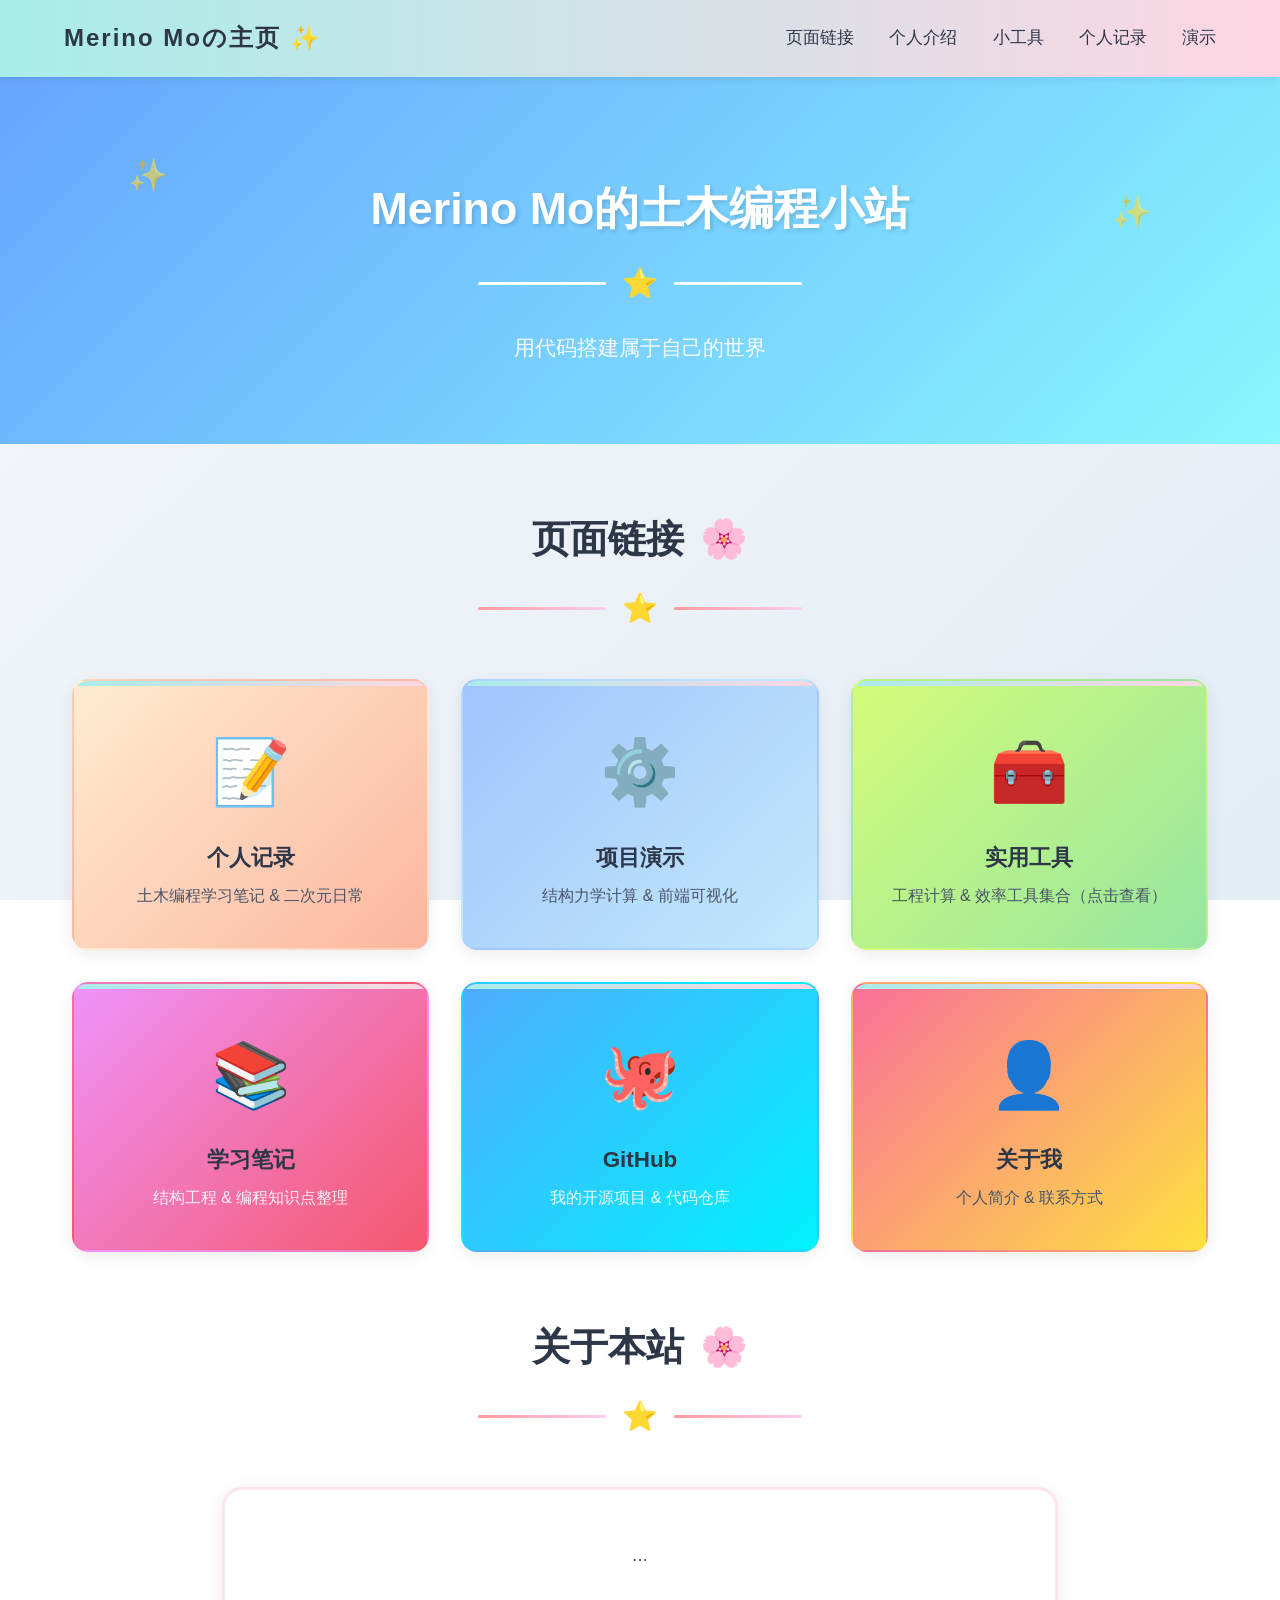
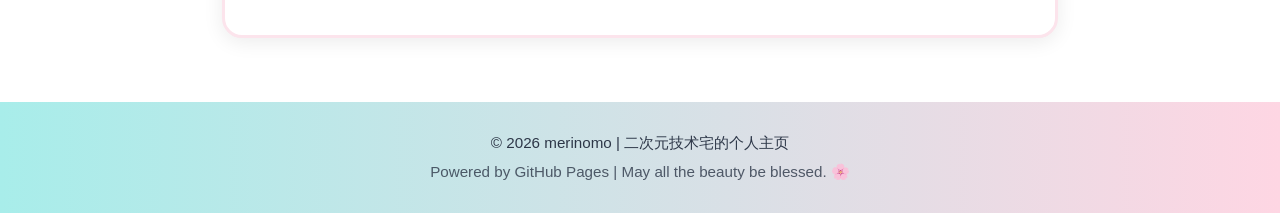
==== index.html @ 52a50931 "feat: init personal homepage with optimized structure" ====
<!DOCTYPE html>
<html lang="zh-CN">
<head>
    <meta charset="UTF-8">
    <link rel="icon" href="/favicon.svg" type="image/svg+xml">
        <meta name="description" content="Merino Mo 的个人主页 — 二次元技术宅的土木编程小站">
    <meta name="keywords" content="merinomo, f17tm22, 土木工程, 编程, 结构分析">
    <meta name="viewport" content="width=device-width, initial-scale=1.0">
    <link rel="stylesheet" href="assets/css/style.css">
    <title>merinomo | 二次元技术宅的个人主页</title>
    <style>
        .navbar-links a:hover {
            color: #ff6b9d;
            transform: translateY(-2px);
        }

        /* Banner 区域 - 二次元马卡龙背景 */
        .banner {
            background: linear-gradient(135deg, #66a6ff 0%, #89f7fe 100%);
            color: white;
            padding: 5rem 2rem;
            text-align: center;
            position: relative;
            overflow: hidden;
        }

        /* 二次元装饰元素 */
        .banner::before, .banner::after {
            content: "✨";
            position: absolute;
            font-size: 2rem;
            opacity: 0.6;
            animation: float 6s ease-in-out infinite;
        }
        .banner::before { top: 20%; left: 10%; }
        .banner::after { top: 30%; right: 10%; animation-delay: 3s; }

        @keyframes float {
            0%, 100% { transform: translateY(0) rotate(0deg); }
            50% { transform: translateY(-20px) rotate(180deg); }
        }

        .banner-icon {
            font-size: 8rem;
            margin-bottom: 1rem;
            opacity: 0.95;
            animation: bounce 2s ease-in-out infinite;
        }

        @keyframes bounce {
            0%, 100% { transform: translateY(0); }
            50% { transform: translateY(-10px); }
        }

        .banner h1 {
            font-size: 2.8rem;
            font-weight: 700;
            margin-bottom: 1rem;
            text-shadow: 2px 2px 4px rgba(0,0,0,0.15);
        }

        .banner-divider {
            display: flex;
            align-items: center;
            justify-content: center;
            gap: 1rem;
            margin-bottom: 1.5rem;
        }

        .banner-divider-line {
            width: 8rem;
            height: 3px;
            background-color: white;
            border-radius: 2px;
        }

        .banner-divider-star {
            font-size: 1.8rem;
            animation: spin 4s linear infinite;
        }

        @keyframes spin {
            from { transform: rotate(0deg); }
            to { transform: rotate(360deg); }
        }

        .banner-subtitle {
            font-size: 1.3rem;
            opacity: 0.95;
            font-weight: 500;
        }

        /* 页面链接区域 */
        .links-section {
            max-width: 1200px;
            margin: 4rem auto;
            padding: 0 2rem;
        }

        .section-title {
            text-align: center;
            font-size: 2.4rem;
            font-weight: 700;
            color: #2d3748;
            margin-bottom: 1rem;
            position: relative;
        }

        .section-title::after {
            content: "🌸";
            margin-left: 1rem;
        }

        .section-divider {
            display: flex;
            align-items: center;
            justify-content: center;
            gap: 1rem;
            margin-bottom: 3rem;
        }

        .section-divider-line {
            width: 8rem;
            height: 3px;
            background: linear-gradient(90deg, #ff9a9e 0%, #fecfef 100%);
            border-radius: 2px;
        }

        .section-divider-star {
            font-size: 1.8rem;
            color: #ff6b9d;
        }

        .links-grid {
            display: grid;
            grid-template-columns: repeat(auto-fit, minmax(280px, 1fr));
            gap: 2rem;
        }

        .link-card {
            background: white;
            border-radius: 16px;
            padding: 2.5rem 2rem;
            text-align: center;
            text-decoration: none;
            color: #333;
            transition: all 0.4s cubic-bezier(0.175, 0.885, 0.32, 1.275);
            position: relative;
            overflow: hidden;
            box-shadow: 0 4px 15px rgba(0,0,0,0.08);
            border: 2px solid transparent;
        }

        .link-card::before {
            content: "";
            position: absolute;
            top: 0;
            left: 0;
            width: 100%;
            height: 5px;
            background: linear-gradient(90deg, #a8edea 0%, #fed6e3 100%);
        }

        .link-card:hover {
            transform: translateY(-8px) scale(1.02);
            box-shadow: 0 12px 30px rgba(0,0,0,0.15);
            border-color: #ffd1e3;
        }

        .link-card-icon {
            font-size: 4rem;
            margin-bottom: 1rem;
            transition: transform 0.3s ease;
        }

        .link-card:hover .link-card-icon {
            transform: rotate(10deg) scale(1.1);
        }

        .link-card-title {
            font-size: 1.4rem;
            font-weight: 600;
            margin-bottom: 0.5rem;
            color: #2d3748;
        }

        .link-card-desc {
            font-size: 1rem;
            color: #718096;
            line-height: 1.5;
        }

        /* 卡片专属二次元配色 */
        .card-1 { background: linear-gradient(135deg, #ffecd2 0%, #fcb69f 100%); color: #2d3748; }
        .card-2 { background: linear-gradient(135deg, #a1c4fd 0%, #c2e9fb 100%); color: #2d3748; }
        .card-3 { background: linear-gradient(135deg, #d4fc79 0%, #96e6a1 100%); color: #2d3748; }
        .card-4 { background: linear-gradient(135deg, #f093fb 0%, #f5576c 100%); color: white; }
        .card-5 { background: linear-gradient(135deg, #4facfe 0%, #00f2fe 100%); color: white; }
        .card-6 { background: linear-gradient(135deg, #fa709a 0%, #fee140 100%); color: #2d3748; }

        .card-1 .link-card-desc { color: #4a5568; }
        .card-2 .link-card-desc { color: #4a5568; }
        .card-3 .link-card-desc { color: #4a5568; }
        .card-4 .link-card-desc { color: rgba(255,255,255,0.9); }
        .card-5 .link-card-desc { color: rgba(255,255,255,0.9); }
        .card-6 .link-card-desc { color: #4a5568; }

        /* 关于我区域 */
        .about-section {
            max-width: 900px;
            margin: 0 auto 4rem;
            padding: 0 2rem;
            text-align: center;
        }

        .about-content {
            background: white;
            padding: 3rem;
            border-radius: 20px;
            box-shadow: 0 4px 20px rgba(0,0,0,0.08);
            border: 3px solid #fce4ec;
        }

        .about-content p {
            font-size: 1.15rem;
            line-height: 1.8;
            color: #4a5568;
            margin-bottom: 1rem;
        }

        /* 响应式适配 */
        @media (max-width: 768px) {
            .banner h1 {
                font-size: 2rem;
            }
            .banner-icon {
                font-size: 5rem;
            }
            .section-title {
                font-size: 1.8rem;
            }
            .about-content {
                padding: 2rem 1.5rem;
            }
        }
    </style>
</head>
<body>

<!-- 导航栏 -->
<nav class="navbar">
    <div class="navbar-brand">Merino Moの主页 ✨</div>
    <div class="navbar-links">
        <a href="#links">页面链接</a>
        <a href="pages/resume.html">个人介绍</a>
        <a href="pages/tools.html">小工具</a>
        <a href="pages/blog.html">个人记录</a>
        <a href="pages/demo.html">演示</a>
    </div>
</nav>

<!-- Banner 区域 -->
<section class="banner">
    <div class="banner-icon"></div>
    <h1>Merino Mo的土木编程小站</h1>
    <div class="banner-divider">
        <div class="banner-divider-line"></div>
        <div class="banner-divider-star">⭐</div>
        <div class="banner-divider-line"></div>
    </div>
    <p class="banner-subtitle">用代码搭建属于自己的世界</p>
</section>

<!-- 页面链接区域 -->
<section class="links-section" id="links">
    <h2 class="section-title">页面链接</h2>
    <div class="section-divider">
        <div class="section-divider-line"></div>
        <div class="section-divider-star">⭐</div>
        <div class="section-divider-line"></div>
    </div>

    <div class="links-grid">
        <!-- 卡片1：技术博客 -->
        <a href="pages/blog.html" class="link-card card-1">
            <div class="link-card-icon">📝</div>
            <div class="link-card-title">个人记录</div>
            <div class="link-card-desc">土木编程学习笔记 & 二次元日常</div>
        </a>

        <!-- 卡片2：项目演示 -->
        <a href="pages/demo.html" class="link-card card-2">
            <div class="link-card-icon">⚙️</div>
            <div class="link-card-title">项目演示</div>
            <div class="link-card-desc">结构力学计算 & 前端可视化</div>
        </a>

        <!-- 卡片3：实用工具 -->
        <a href="pages/tools.html" class="link-card card-3">
            <div class="link-card-icon">🧰</div>
            <div class="link-card-title">实用工具</div>
            <div class="link-card-desc">工程计算 & 效率工具集合（点击查看）</div>
        </a>

        <!-- 卡片4：学习笔记 -->
        <a href="/notes/" class="link-card card-4">
            <div class="link-card-icon">📚</div>
            <div class="link-card-title">学习笔记</div>
            <div class="link-card-desc">结构工程 & 编程知识点整理</div>
        </a>

        <!-- 卡片5：GitHub -->
        <a href="https://github.com/f17tm22" class="link-card card-5">
            <div class="link-card-icon">🐙</div>
            <div class="link-card-title">GitHub</div>
            <div class="link-card-desc">我的开源项目 & 代码仓库</div>
        </a>

        <!-- 卡片6：关于我 -->
        <a href="pages/resume.html" class="link-card card-6">
            <div class="link-card-icon">👤</div>
            <div class="link-card-title">关于我</div>
            <div class="link-card-desc">个人简介 & 联系方式</div>
        </a>
    </div>
</section>

<!-- 关于本站区域 -->
<section class="about-section" id="about">
    <h2 class="section-title">关于本站</h2>
    <div class="section-divider">
        <div class="section-divider-line"></div>
        <div class="section-divider-star">⭐</div>
        <div class="section-divider-line"></div>
    </div>
    <div class="about-content">
        <p>...</p>
    </div>
</section>

<!-- 页脚 -->
<footer>
    <p class="copyright">© 2026 merinomo | 二次元技术宅的个人主页</p>
    <p style="opacity: 0.8;">Powered by GitHub Pages | May all the beauty be blessed. 🌸</p>
</footer>

</body>
</html>
---- assets/css/style.css ----
/* ───── 站点全局样式 ───── */
*,*::before,*::after{margin:0;padding:0;box-sizing:border-box}
html{scroll-behavior:smooth}
body{
  font-family:"PingFang SC","Hiragino Sans GB","Microsoft YaHei",sans-serif;
  line-height:1.6;color:#333;
  background:linear-gradient(135deg,#f5f7fa 0%,#e4edf5 100%);
  background-attachment:fixed;min-height:100vh;
}

/* ───── 导航栏 - 二次元马卡龙渐变 ───── */
.navbar{
  background:linear-gradient(90deg,#a8edea 0%,#fed6e3 100%);
  color:#2d3748;padding:1.2rem 4rem;
  display:flex;justify-content:space-between;align-items:center;
  box-shadow:0 2px 10px rgba(0,0,0,0.08);
  position:sticky;top:0;z-index:999;
}
.navbar-brand{font-size:1.5rem;font-weight:700;letter-spacing:2px}
.navbar-brand a{color:inherit;text-decoration:none}
.navbar-links{display:flex;flex-wrap:wrap;gap:0.4rem}
.navbar-links a{
  color:#2d3748;text-decoration:none;margin-left:1.8rem;
  font-size:1.05rem;font-weight:500;transition:all 0.3s ease;
}
.navbar-links a:hover{color:#ff6b9d;transform:translateY(-2px)}

/* ───── 顶端返回条（工具页用） ───── */
.site-bar{
  background:linear-gradient(90deg,#a8edea 0%,#fed6e3 100%);
  padding:0.8rem 2rem;display:flex;justify-content:space-between;align-items:center;
}
.site-bar a{color:#2d3748;text-decoration:none;font-weight:500;font-size:0.95rem}
.site-bar a:hover{color:#ff6b9d}
.site-bar span{color:#666;font-size:0.9rem}

/* ───── 页脚 ───── */
footer{
  background:linear-gradient(90deg,#a8edea 0%,#fed6e3 100%);
  color:#2d3748;text-align:center;padding:1.5rem 1rem;margin-top:4rem;
}
footer p{margin:0.3rem 0;font-size:0.95rem}

/* ───── 响应式 ───── */
@media(max-width:768px){
  .navbar{padding:1rem 1.5rem;flex-direction:column;gap:0.6rem}
  .navbar-links a{margin:0 0.6rem}
  .site-bar{flex-direction:column;gap:0.4rem;text-align:center}
}
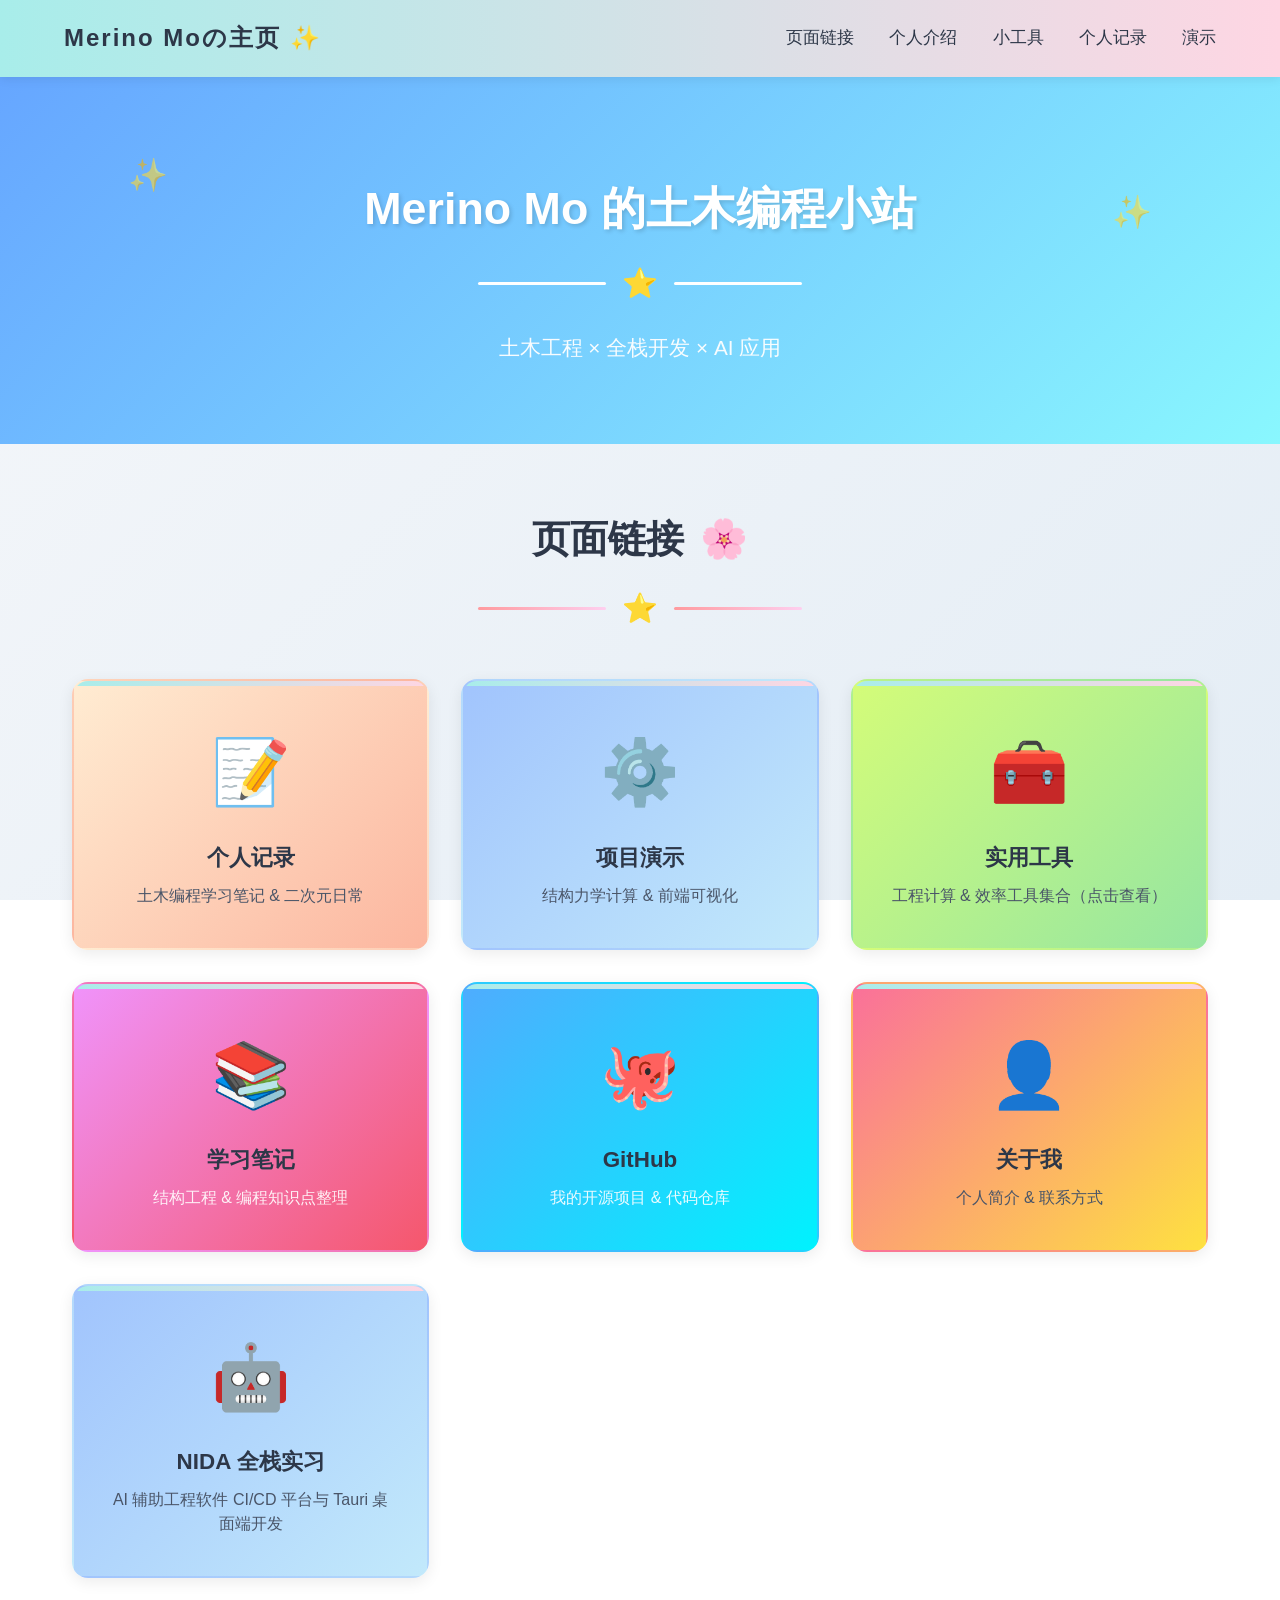
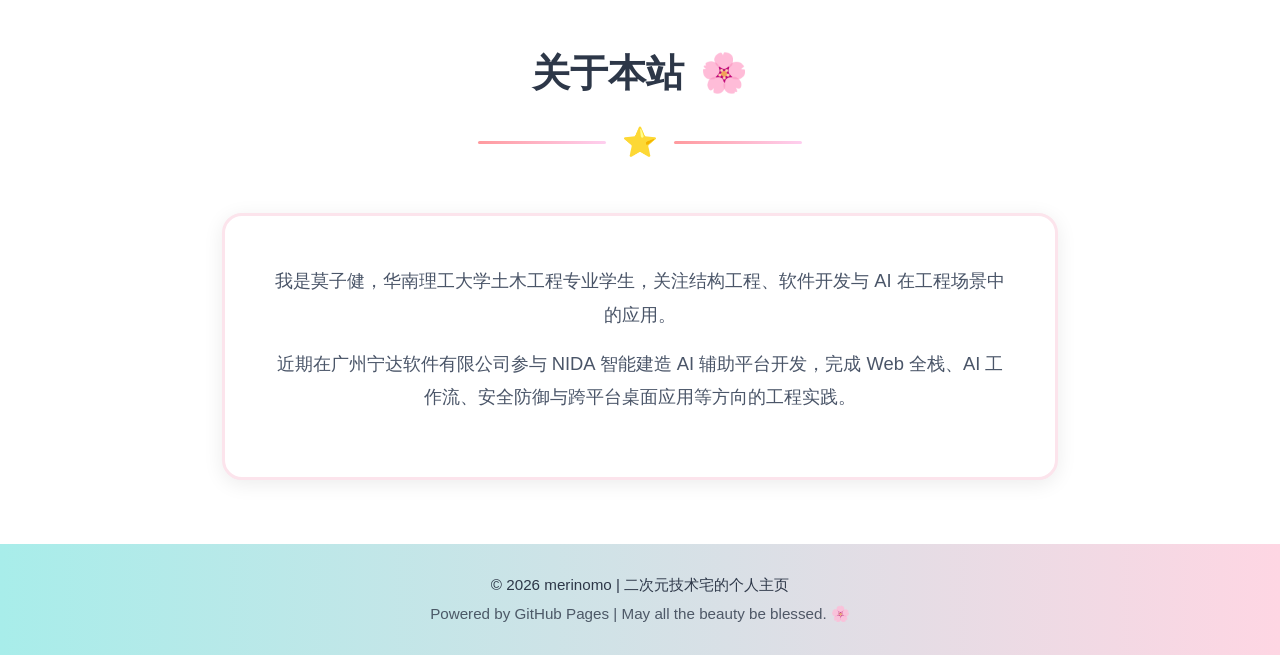
==== commit 615e42ee: "feat: add NIDA internship experience" ====
--- a/index.html
+++ b/index.html
@@ -3,8 +3,8 @@
 <head>
     <meta charset="UTF-8">
     <link rel="icon" href="/favicon.svg" type="image/svg+xml">
-        <meta name="description" content="Merino Mo 的个人主页 — 二次元技术宅的土木编程小站">
-    <meta name="keywords" content="merinomo, f17tm22, 土木工程, 编程, 结构分析">
+    <meta name="description" content="Merino Mo 的个人主页 — 土木工程、全栈开发与 AI 应用实践">
+    <meta name="keywords" content="merinomo, f17tm22, 土木工程, 全栈开发, AI 应用, 结构分析">
     <meta name="viewport" content="width=device-width, initial-scale=1.0">
     <link rel="stylesheet" href="assets/css/style.css">
     <title>merinomo | 二次元技术宅的个人主页</title>
@@ -262,13 +262,13 @@
 <!-- Banner 区域 -->
 <section class="banner">
     <div class="banner-icon"></div>
-    <h1>Merino Mo的土木编程小站</h1>
+    <h1>Merino Mo 的土木编程小站</h1>
     <div class="banner-divider">
         <div class="banner-divider-line"></div>
         <div class="banner-divider-star">⭐</div>
         <div class="banner-divider-line"></div>
     </div>
-    <p class="banner-subtitle">用代码搭建属于自己的世界</p>
+    <p class="banner-subtitle">土木工程 × 全栈开发 × AI 应用</p>
 </section>
 
 <!-- 页面链接区域 -->
@@ -322,6 +322,13 @@
             <div class="link-card-title">关于我</div>
             <div class="link-card-desc">个人简介 & 联系方式</div>
         </a>
+
+        <!-- 卡片7：NIDA 实习项目 -->
+        <a href="pages/resume.html#experience" class="link-card card-2">
+            <div class="link-card-icon">🤖</div>
+            <div class="link-card-title">NIDA 全栈实习</div>
+            <div class="link-card-desc">AI 辅助工程软件 CI/CD 平台与 Tauri 桌面端开发</div>
+        </a>
     </div>
 </section>
 
@@ -334,7 +341,8 @@
         <div class="section-divider-line"></div>
     </div>
     <div class="about-content">
-        <p>...</p>
+        <p>我是莫子健，华南理工大学土木工程专业学生，关注结构工程、软件开发与 AI 在工程场景中的应用。</p>
+        <p>近期在广州宁达软件有限公司参与 NIDA 智能建造 AI 辅助平台开发，完成 Web 全栈、AI 工作流、安全防御与跨平台桌面应用等方向的工程实践。</p>
     </div>
 </section>
 
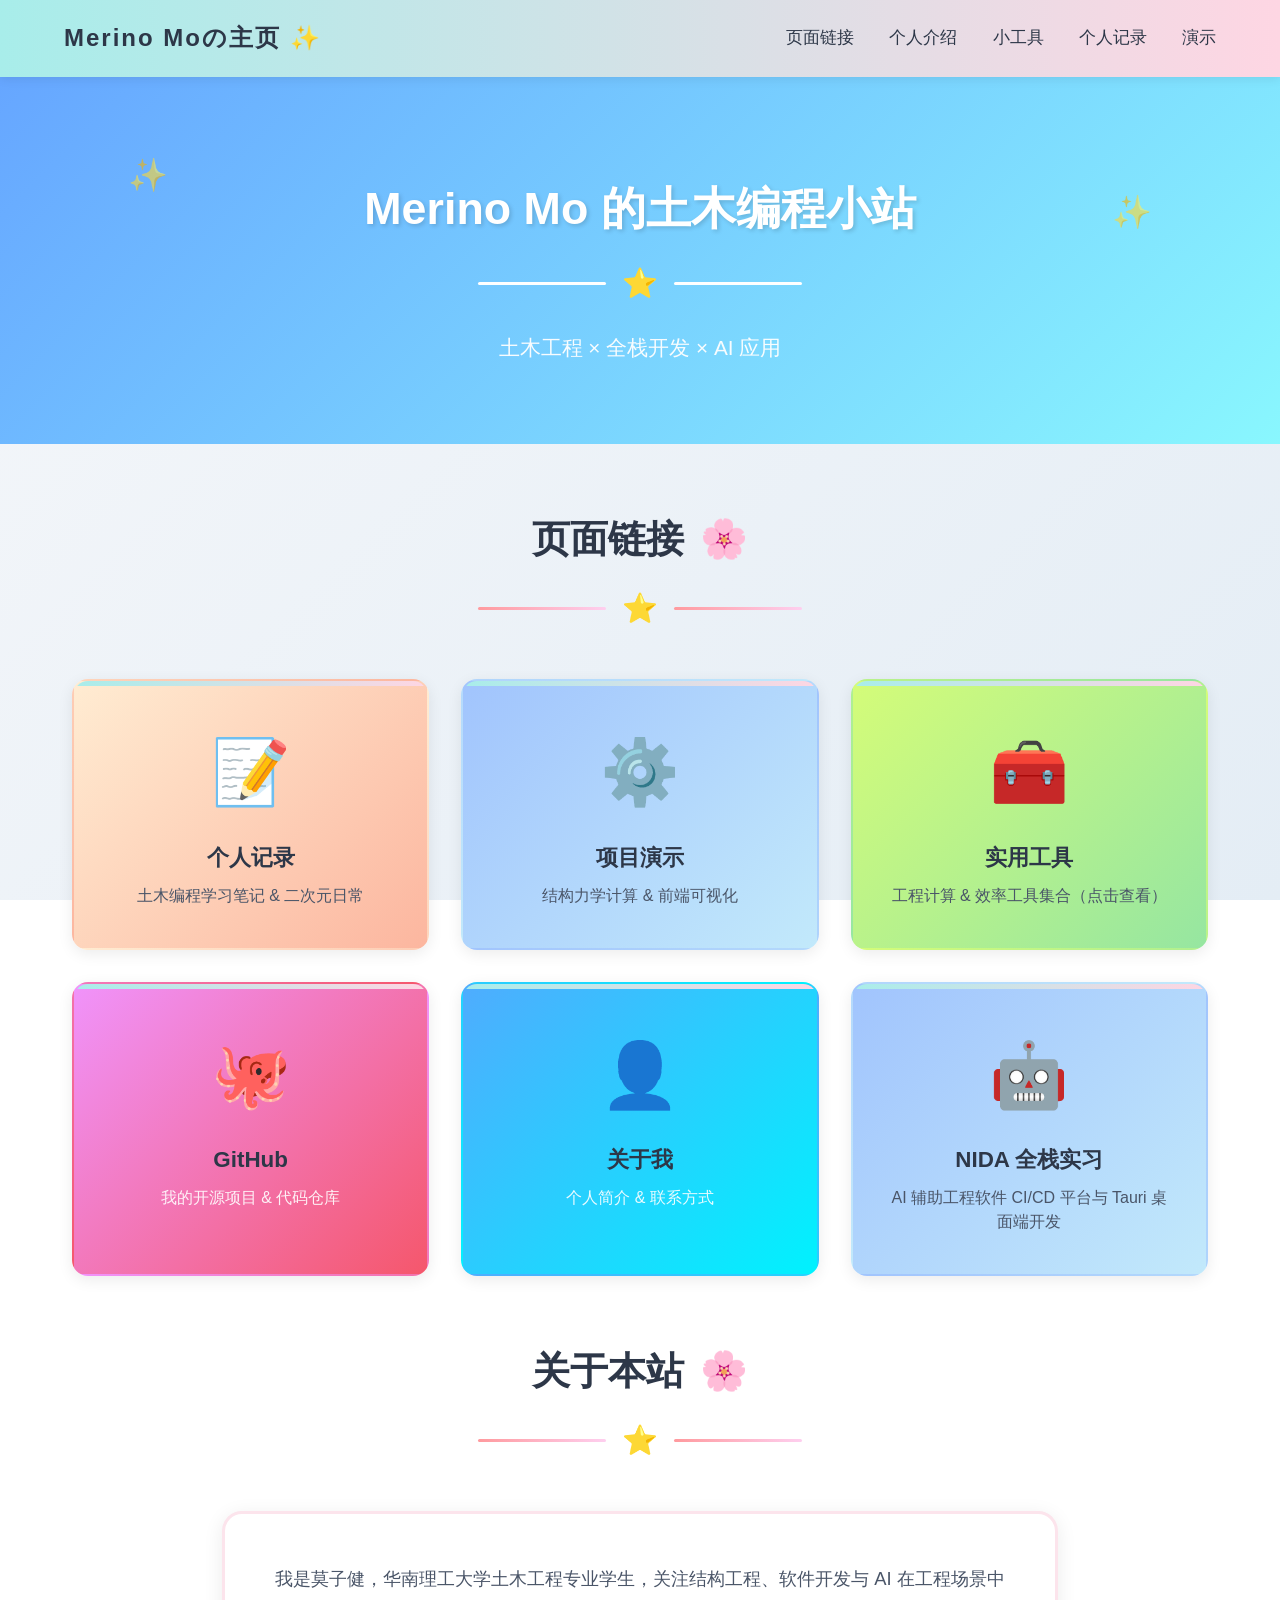
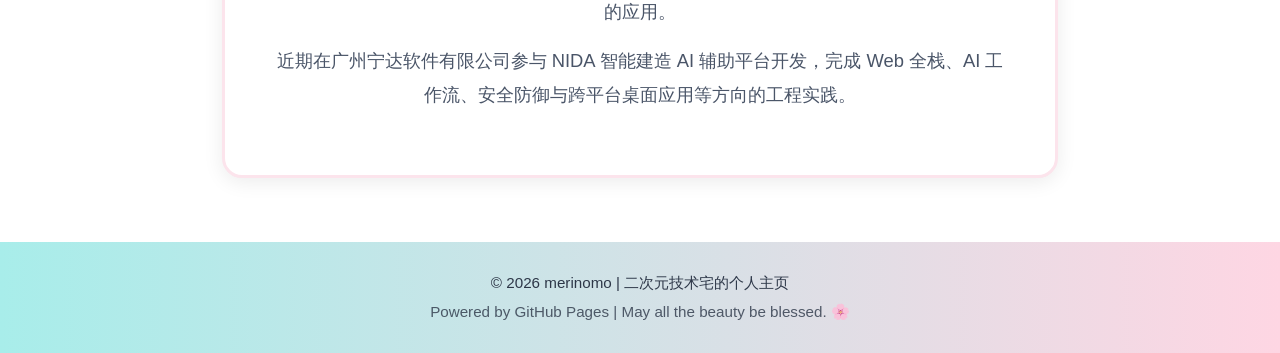
==== commit d78f0c35: "refactor: remove empty notes card, keep 6 homepage entries" ====
--- a/index.html
+++ b/index.html
@@ -302,28 +302,21 @@
             <div class="link-card-desc">工程计算 & 效率工具集合（点击查看）</div>
         </a>
 
-        <!-- 卡片4：学习笔记 -->
-        <a href="/notes/" class="link-card card-4">
-            <div class="link-card-icon">📚</div>
-            <div class="link-card-title">学习笔记</div>
-            <div class="link-card-desc">结构工程 & 编程知识点整理</div>
-        </a>
-
-        <!-- 卡片5：GitHub -->
-        <a href="https://github.com/f17tm22" class="link-card card-5">
+        <!-- 卡片4：GitHub -->
+        <a href="https://github.com/f17tm22" class="link-card card-4">
             <div class="link-card-icon">🐙</div>
             <div class="link-card-title">GitHub</div>
             <div class="link-card-desc">我的开源项目 & 代码仓库</div>
         </a>
 
-        <!-- 卡片6：关于我 -->
-        <a href="pages/resume.html" class="link-card card-6">
+        <!-- 卡片5：关于我 -->
+        <a href="pages/resume.html" class="link-card card-5">
             <div class="link-card-icon">👤</div>
             <div class="link-card-title">关于我</div>
             <div class="link-card-desc">个人简介 & 联系方式</div>
         </a>
 
-        <!-- 卡片7：NIDA 实习项目 -->
+        <!-- 卡片6：NIDA 实习项目 -->
         <a href="pages/resume.html#experience" class="link-card card-2">
             <div class="link-card-icon">🤖</div>
             <div class="link-card-title">NIDA 全栈实习</div>
